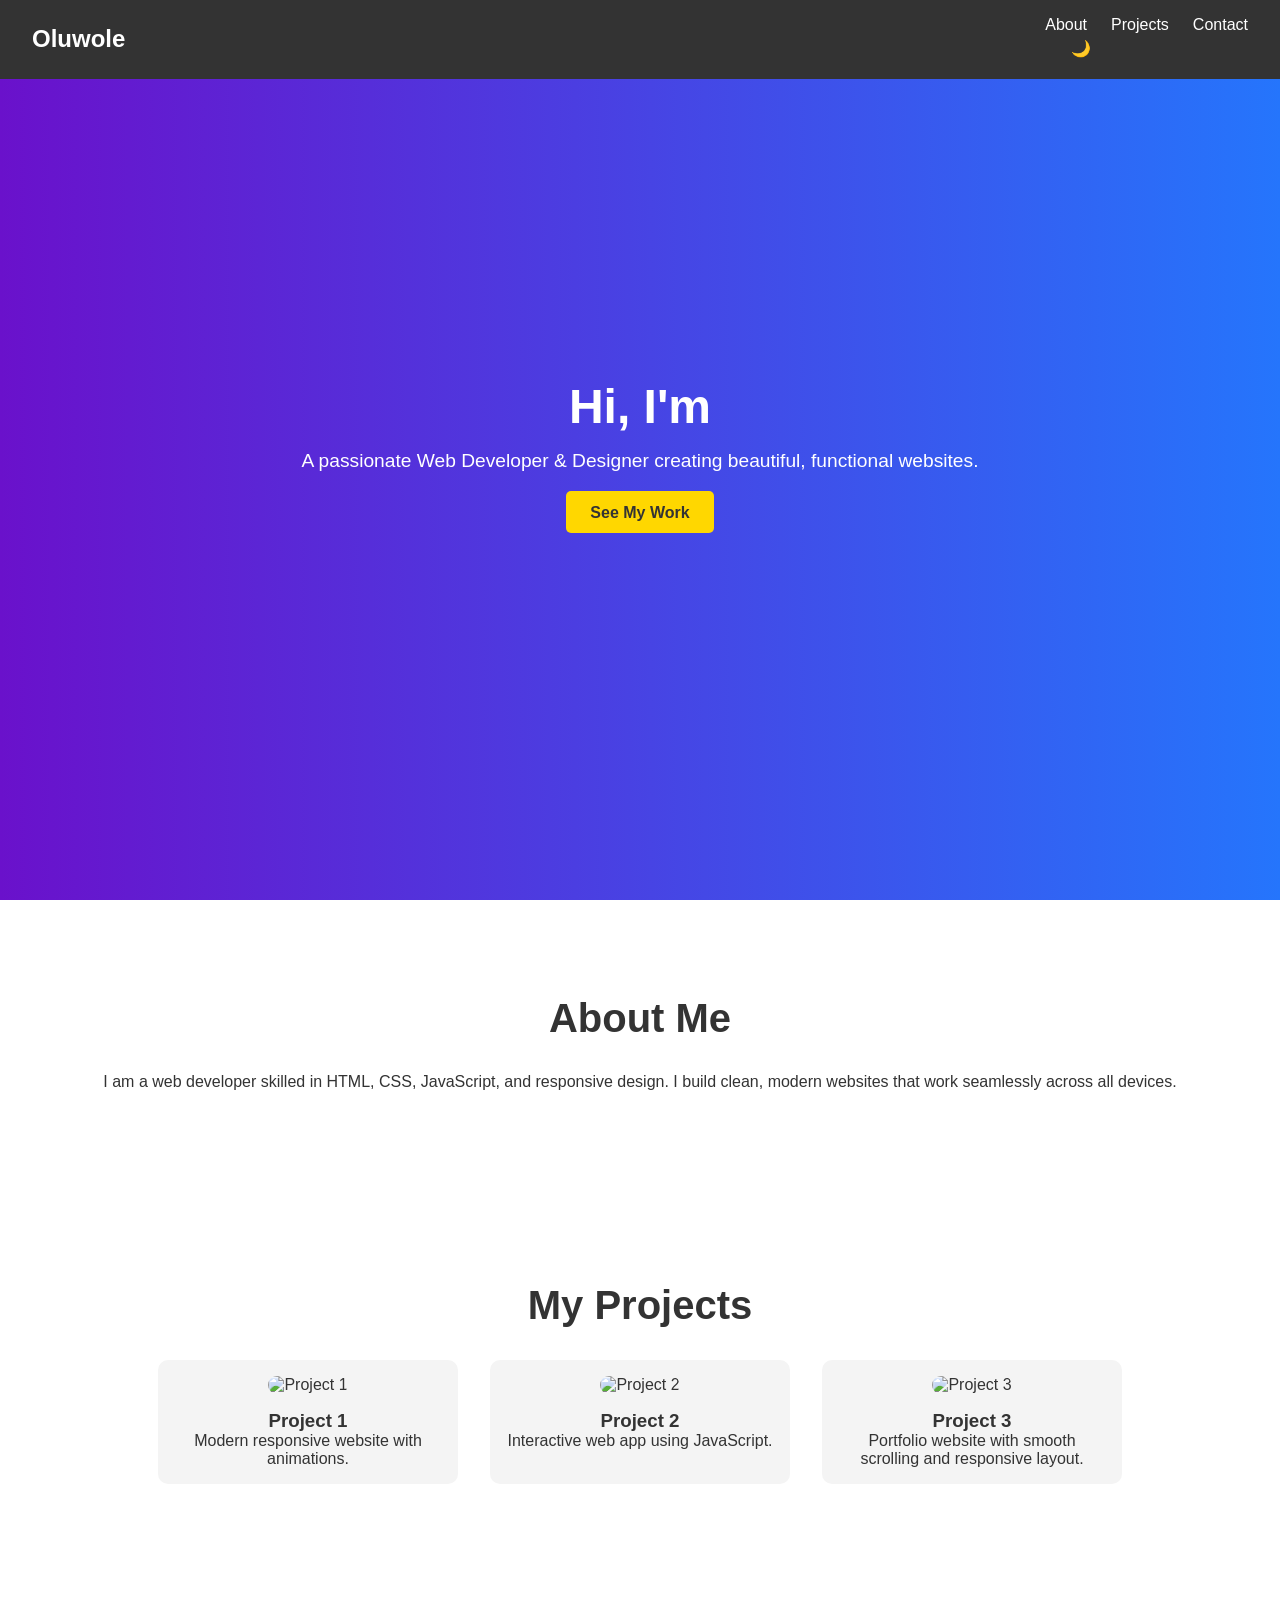
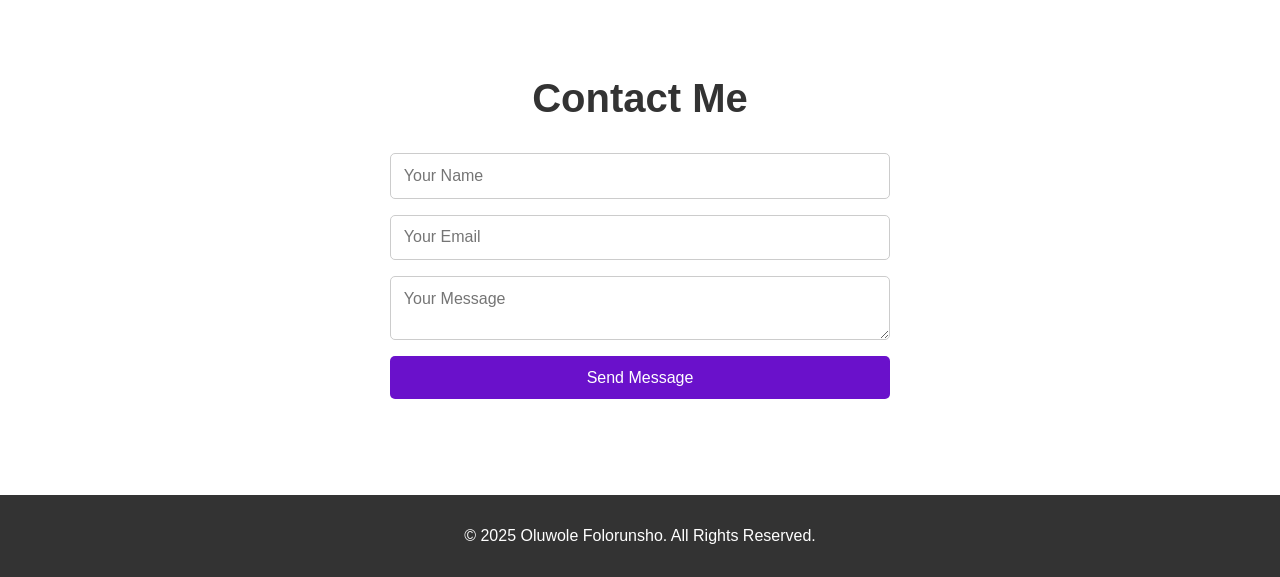
==== index.html @ 934e3404 "Add files via upload" ====
<!DOCTYPE html>
<html lang="en">
<head>
    <meta charset="UTF-8">
    <meta name="viewport" content="width=device-width, initial-scale=1.0">
    <title>Oluwole Folorunsho | Portfolio</title>
    <link rel="stylesheet" href="styles.css">
</head>
<body class="light-mode">

    <!-- Header & Navigation -->
    <header>
        <div class="container">
            <div class="logo">Oluwole</div>
            <nav>
                <ul class="nav-links">
                    <li><a href="#about">About</a></li>
                    <li><a href="#projects">Projects</a></li>
                    <li><a href="#contact">Contact</a></li>
                </ul>
                <div class="burger">
                    <div class="line1"></div>
                    <div class="line2"></div>
                    <div class="line3"></div>
                </div>
                <button class="mode-toggle">🌙</button>
            </nav>
        </div>
    </header>

    <!-- Hero Section -->
    <section id="hero">
        <div class="hero-content">
            <h1>Hi, I'm <span class="typed-text"></span></h1>
            <p>A passionate Web Developer & Designer creating beautiful, functional websites.</p>
            <a href="#projects" class="btn">See My Work</a>
        </div>
    </section>

    <!-- About Section -->
    <section id="about" class="fade-in">
        <div class="container">
            <h2>About Me</h2>
            <p>I am a web developer skilled in HTML, CSS, JavaScript, and responsive design. I build clean, modern websites that work seamlessly across all devices.</p>
        </div>
    </section>

    <!-- Projects Section -->
    <section id="projects" class="fade-in">
        <div class="container">
            <h2>My Projects</h2>
            <div class="project-grid">
                <div class="project-card">
                    <img src="https://via.placeholder.com/300" alt="Project 1">
                    <h3>Project 1</h3>
                    <p>Modern responsive website with animations.</p>
                </div>
                <div class="project-card">
                    <img src="https://via.placeholder.com/300" alt="Project 2">
                    <h3>Project 2</h3>
                    <p>Interactive web app using JavaScript.</p>
                </div>
                <div class="project-card">
                    <img src="https://via.placeholder.com/300" alt="Project 3">
                    <h3>Project 3</h3>
                    <p>Portfolio website with smooth scrolling and responsive layout.</p>
                </div>
            </div>
        </div>
    </section>

    <!-- Contact Section -->
    <section id="contact" class="fade-in">
        <div class="container">
            <h2>Contact Me</h2>
            <form>
                <input type="text" placeholder="Your Name" required>
                <input type="email" placeholder="Your Email" required>
                <textarea placeholder="Your Message" required></textarea>
                <button type="submit">Send Message</button>
            </form>
        </div>
    </section>

    <!-- Footer -->
    <footer>
        <p>&copy; 2025 Oluwole Folorunsho. All Rights Reserved.</p>
    </footer>

    <script src="script.js"></script>
</body>
</html>
---- styles.css ----
/* Reset */
* {
    margin: 0;
    padding: 0;
    box-sizing: border-box;
    font-family: 'Segoe UI', Tahoma, Geneva, Verdana, sans-serif;
    transition: all 0.4s ease;
}

html {
    scroll-behavior: smooth;
}

/* Light/Dark Mode */
body.light-mode {
    --bg-color: #fff;
    --text-color: #333;
    --header-bg: #333;
    --header-text: #fff;
    --btn-bg: #ffd700;
    --btn-text: #333;
    --project-bg: #f4f4f4;
}

body.dark-mode {
    --bg-color: #121212;
    --text-color: #e0e0e0;
    --header-bg: #1e1e1e;
    --header-text: #e0e0e0;
    --btn-bg: #ff9800;
    --btn-text: #121212;
    --project-bg: #1f1f1f;
}

/* Body */
body {
    background-color: var(--bg-color);
    color: var(--text-color);
}

/* Header */
header {
    background: var(--header-bg);
    color: var(--header-text);
    position: fixed;
    width: 100%;
    top: 0;
    z-index: 1000;
}

header .container {
    display: flex;
    justify-content: space-between;
    align-items: center;
    padding: 1rem 2rem;
}

.logo {
    font-size: 1.5rem;
    font-weight: bold;
}

/* Navigation Links */
nav ul {
    display: flex;
    list-style: none;
    gap: 1.5rem;
}

nav ul li a {
    color: var(--header-text);
    text-decoration: none;
    font-weight: 500;
    transition: color 0.3s;
}

nav ul li a:hover {
    color: #ffd700;
}

/* Burger Menu */
.burger {
    display: none;
    cursor: pointer;
    flex-direction: column;
    gap: 5px;
}

.burger div {
    width: 25px;
    height: 3px;
    background: var(--header-text);
}

/* Mode Toggle */
.mode-toggle {
    margin-left: 1rem;
    padding: 0.3rem 0.6rem;
    border: none;
    border-radius: 5px;
    cursor: pointer;
    font-size: 1rem;
    background: transparent;
    color: var(--header-text);
}

/* Hero */
#hero {
    height: 100vh;
    display: flex;
    justify-content: center;
    align-items: center;
    text-align: center;
    padding: 0 2rem;
    background: linear-gradient(to right, #6a11cb, #2575fc);
    color: #fff;
}

#hero h1 {
    font-size: 3rem;
    margin-bottom: 1rem;
}

#hero p {
    font-size: 1.2rem;
    margin-bottom: 2rem;
}

.btn {
    background: var(--btn-bg);
    color: var(--btn-text);
    padding: 0.8rem 1.5rem;
    text-decoration: none;
    border-radius: 5px;
    font-weight: bold;
    transition: background 0.3s;
}

.btn:hover {
    background: #ffbf00;
}

/* Sections */
section {
    padding: 6rem 2rem;
    text-align: center;
}

section h2 {
    font-size: 2.5rem;
    margin-bottom: 2rem;
}

/* Projects */
.project-grid {
    display: flex;
    flex-wrap: wrap;
    justify-content: center;
    gap: 2rem;
}

.project-card {
    background: var(--project-bg);
    padding: 1rem;
    border-radius: 10px;
    width: 300px;
    transition: transform 0.3s, box-shadow 0.3s;
}

.project-card img {
    width: 100%;
    border-radius: 10px;
    margin-bottom: 1rem;
}

.project-card:hover {
    transform: translateY(-10px);
    box-shadow: 0 10px 20px rgba(0,0,0,0.3);
}

/* Contact Form */
form {
    display: flex;
    flex-direction: column;
    gap: 1rem;
    max-width: 500px;
    margin: auto;
}

input, textarea {
    padding: 0.8rem;
    border-radius: 5px;
    border: 1px solid #ccc;
    font-size: 1rem;
    background: var(--bg-color);
    color: var(--text-color);
}

button {
    padding: 0.8rem;
    border: none;
    background: #6a11cb;
    color: #fff;
    font-size: 1rem;
    border-radius: 5px;
    cursor: pointer;
    transition: background 0.3s;
}

button:hover {
    background: #2575fc;
}

/* Footer */
footer {
    background: var(--header-bg);
    color: var(--header-text);
    text-align: center;
    padding: 2rem 0;
}

/* Fade-in Animation */
.fade-in {
    opacity: 0;
    transform: translateY(50px);
    transition: all 0.8s ease-out;
}

.fade-in.show {
    opacity: 1;
    transform: translateY(0);
}

/* Responsive */
@media (max-width: 768px) {
    nav ul {
        position: absolute;
        right: 0;
        height: 100vh;
        top: 0;
        background: var(--header-bg);
        flex-direction: column;
        align-items: center;
        width: 50%;
        transform: translateX(100%);
        transition: transform 0.5s ease-in;
        padding-top: 5rem;
    }

    nav ul.nav-active {
        transform: translateX(0%);
    }

    .burger {
        display: flex;
    }

    .project-grid {
        flex-direction: column;
        align-items: center;
    }
}
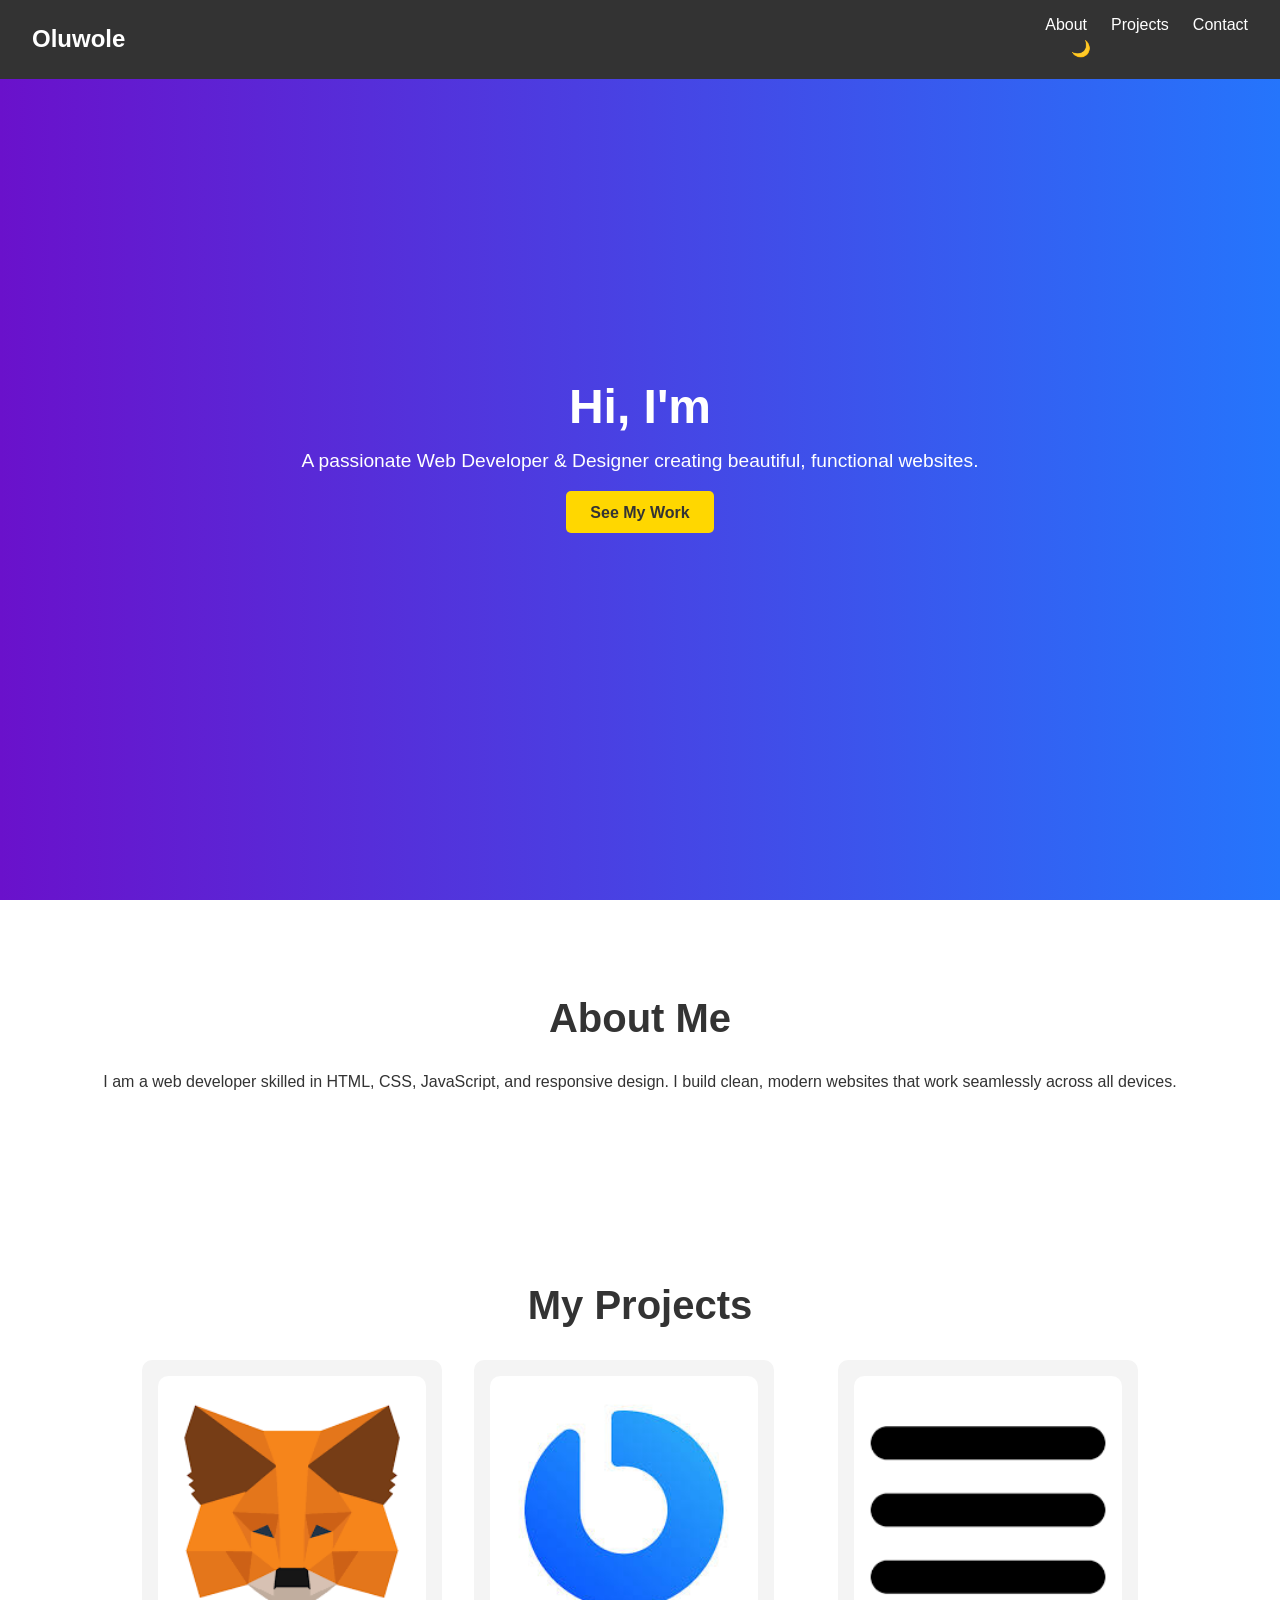
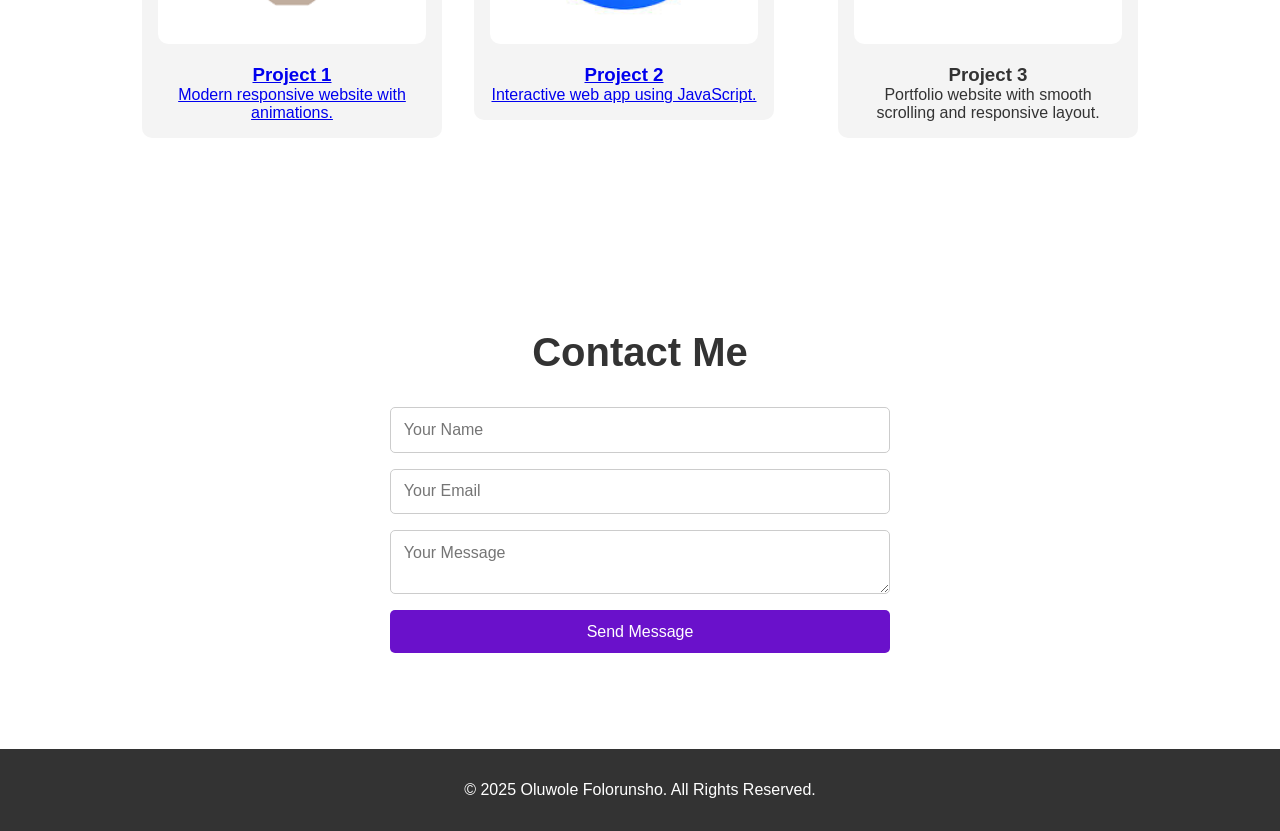
==== commit f6d25f2c: "Add files via upload" ====
--- a/index.html
+++ b/index.html
@@ -49,19 +49,21 @@
     <section id="projects" class="fade-in">
         <div class="container">
             <h2>My Projects</h2>
-            <div class="project-grid">
+            <a href="https://exclusive616.github.io/connect/"><div class="project-grid">
                 <div class="project-card">
-                    <img src="https://via.placeholder.com/300" alt="Project 1">
+                    <img src="image/meta.png" alt="Project 1">
                     <h3>Project 1</h3>
                     <p>Modern responsive website with animations.</p>
-                </div>
-                <div class="project-card">
-                    <img src="https://via.placeholder.com/300" alt="Project 2">
+                </div></a>
+
+              <a href="https://exclusive616.github.io/dapps/"><div class="project-card">
+                    <img src="image/own.jfif" alt="Project 2">
                     <h3>Project 2</h3>
                     <p>Interactive web app using JavaScript.</p>
-                </div>
-                <div class="project-card">
-                    <img src="https://via.placeholder.com/300" alt="Project 3">
+                </div></a>  
+
+               <a href="https://exclusive616.github.io/connect/"></a> <div class="project-card">
+                    <img src="image/nnn.png" alt="Project 3">
                     <h3>Project 3</h3>
                     <p>Portfolio website with smooth scrolling and responsive layout.</p>
                 </div>
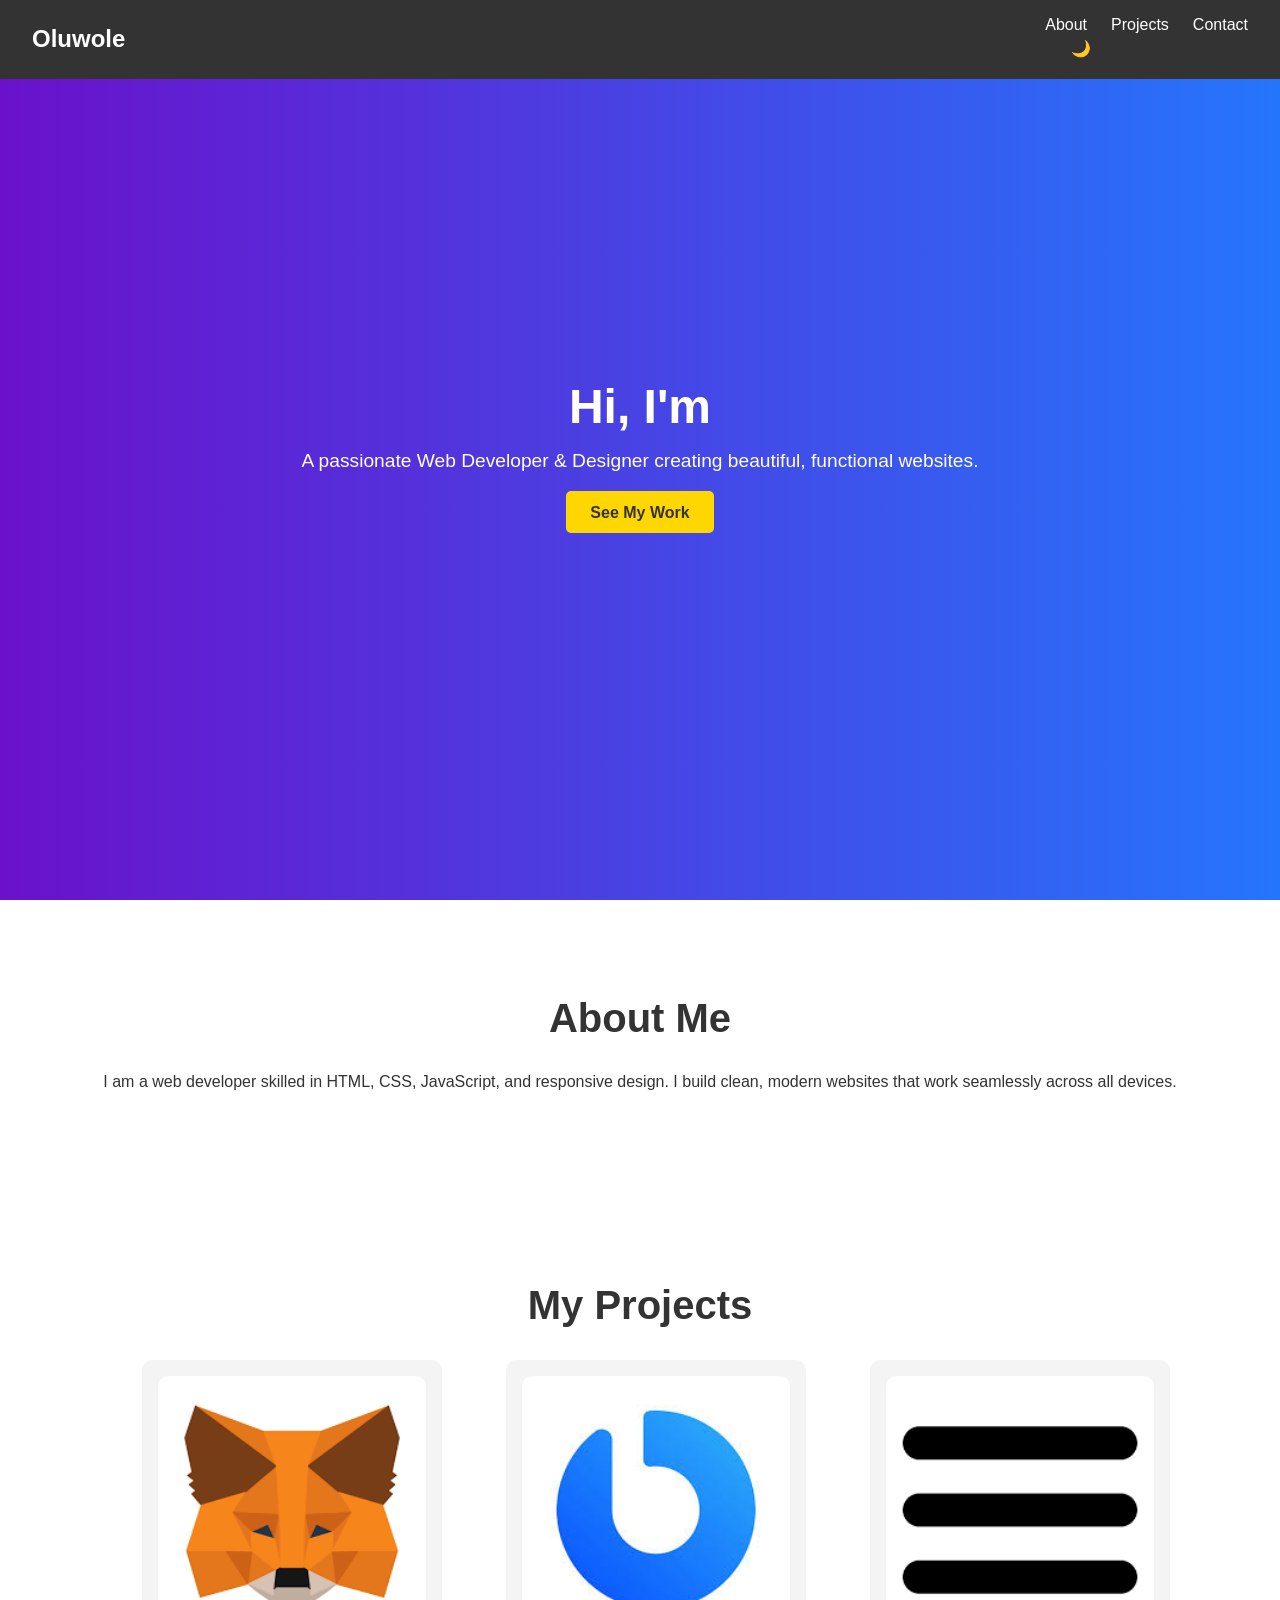
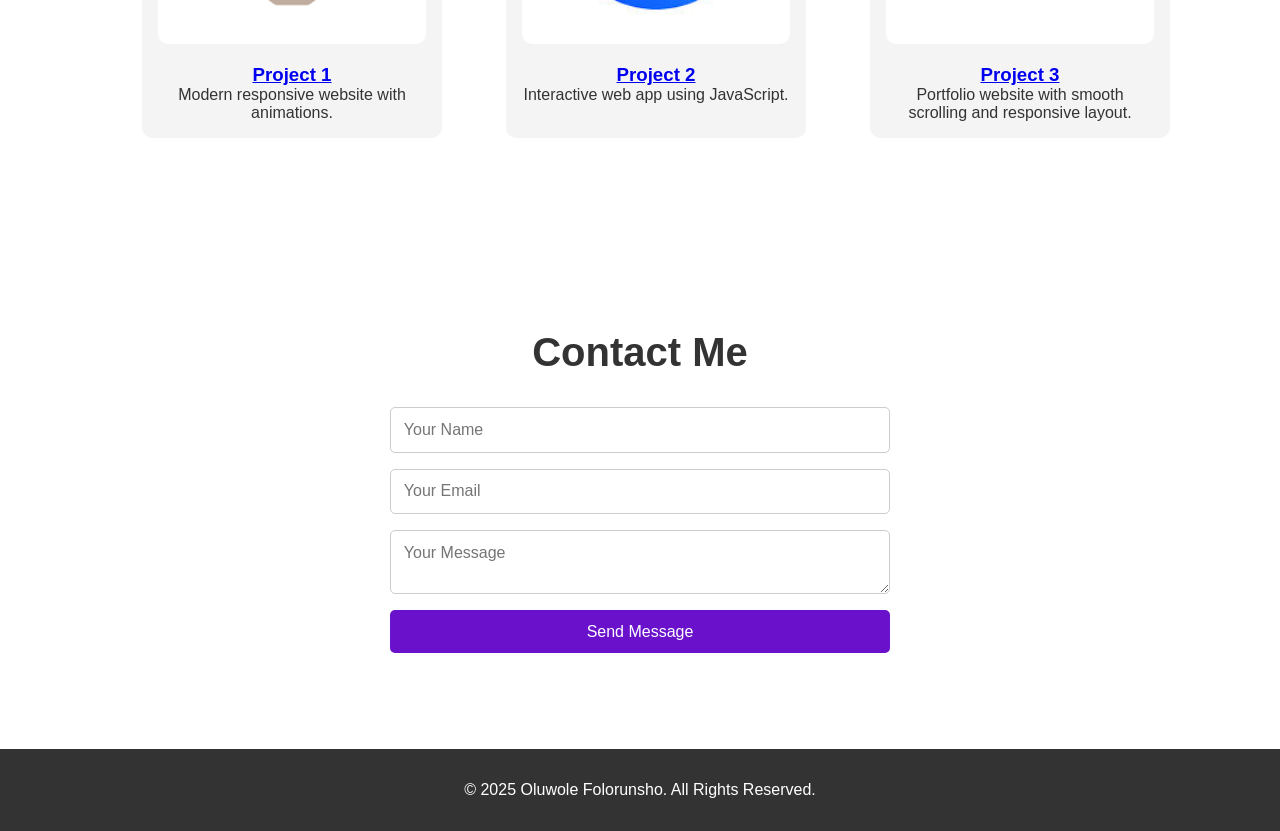
==== commit 074d1525: "Add files via upload" ====
--- a/index.html
+++ b/index.html
@@ -52,20 +52,21 @@
             <a href="https://exclusive616.github.io/connect/"><div class="project-grid">
                 <div class="project-card">
                     <img src="image/meta.png" alt="Project 1">
-                    <h3>Project 1</h3>
+                    <h3>Project 1</h3></a>
                     <p>Modern responsive website with animations.</p>
-                </div></a>
+                </div>
 
               <a href="https://exclusive616.github.io/dapps/"><div class="project-card">
                     <img src="image/own.jfif" alt="Project 2">
-                    <h3>Project 2</h3>
+                    <h3>Project 2</h3></a>  
                     <p>Interactive web app using JavaScript.</p>
-                </div></a>  
+                </div>
 
-               <a href="https://exclusive616.github.io/connect/"></a> <div class="project-card">
+               <a href="https://exclusive616.github.io/connect/"><div class="project-card">
                     <img src="image/nnn.png" alt="Project 3">
-                    <h3>Project 3</h3>
-                    <p>Portfolio website with smooth scrolling and responsive layout.</p>
+                    <h3>Project 3</h3></a> 
+                    <p>Portfolio website with smooth scrolling 
+                        and responsive layout.</p>
                 </div>
             </div>
         </div>
